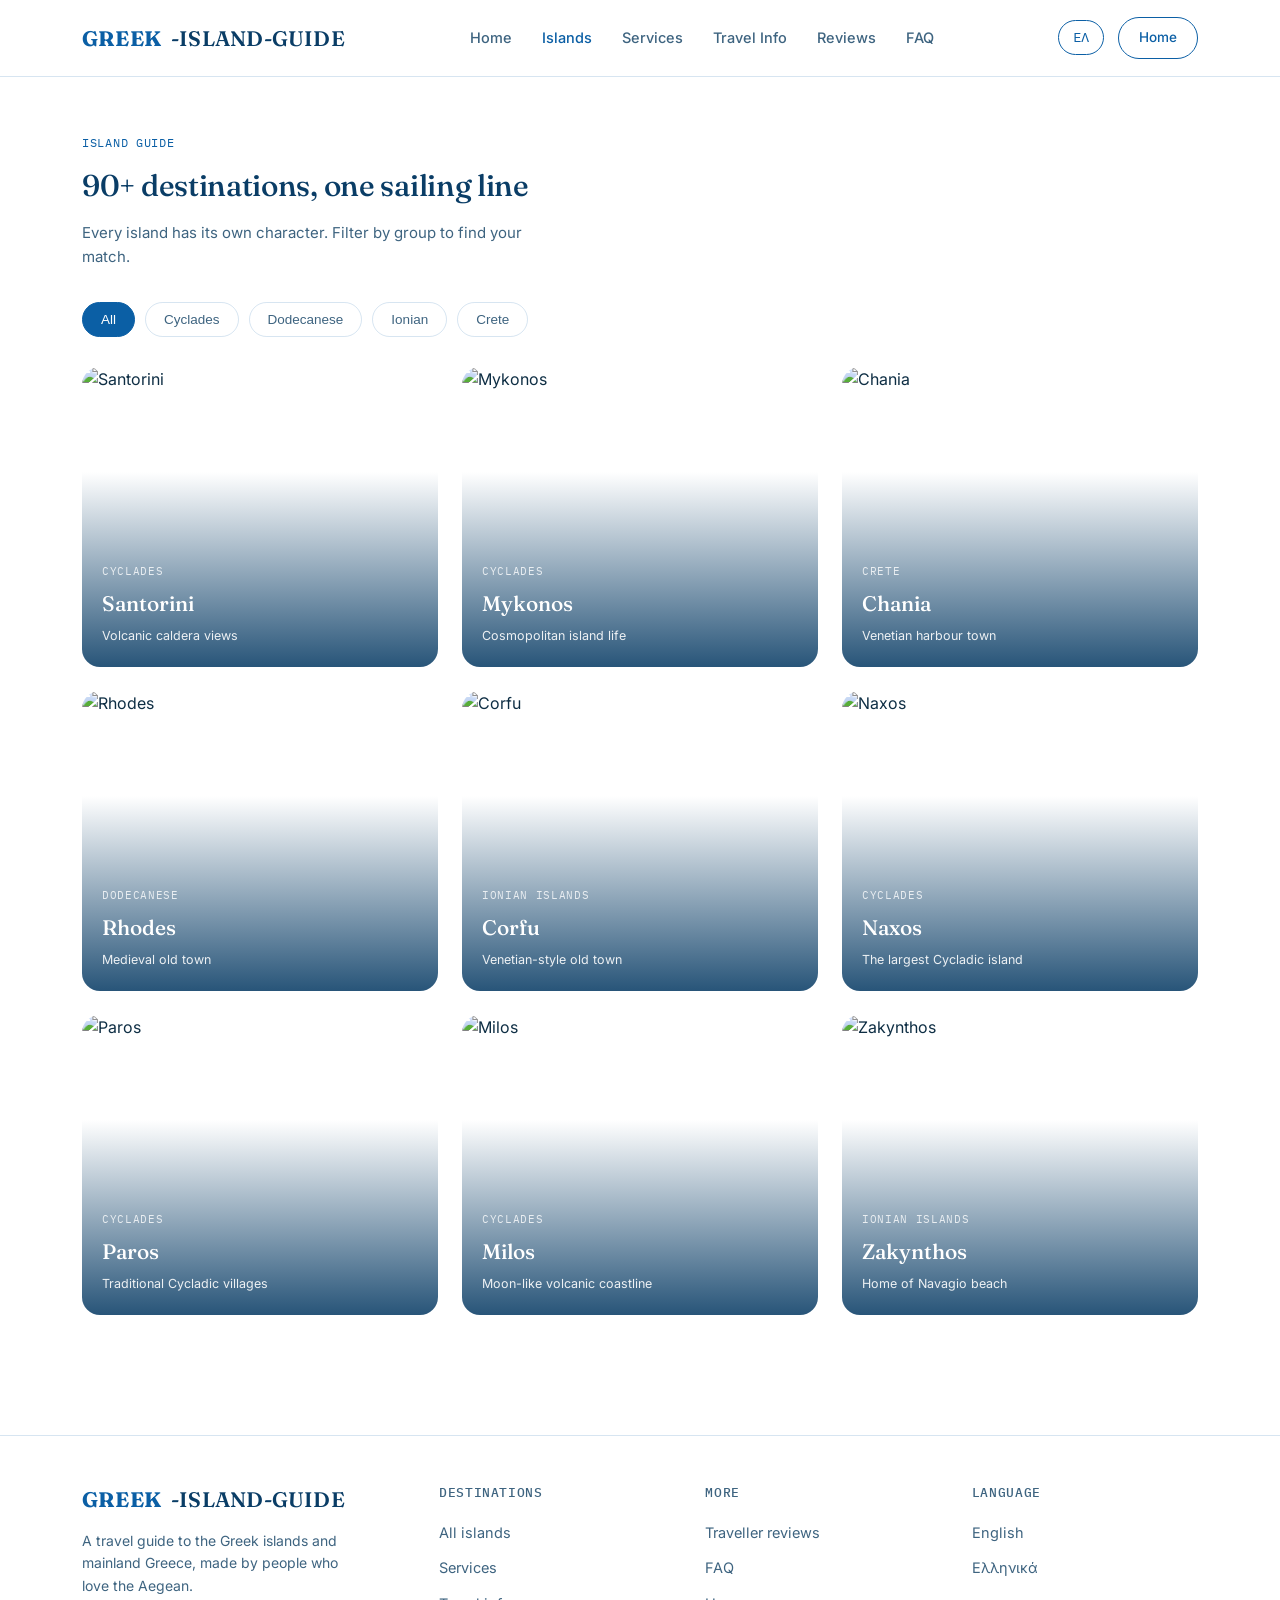
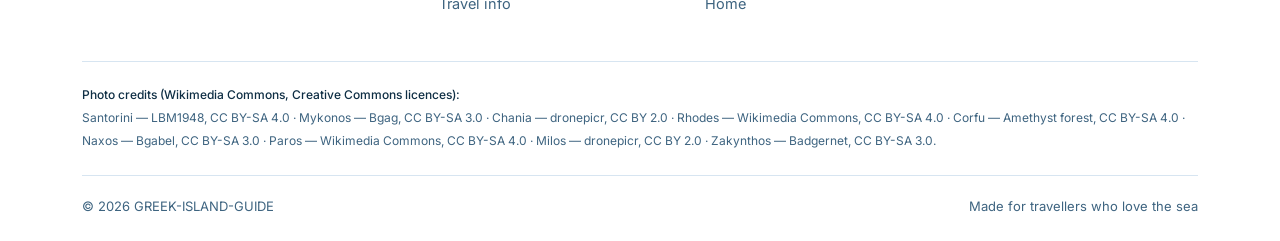
==== islands.html @ 8aeca247 "Add files via upload" ====
<!DOCTYPE html>
<html lang="en">
<head>
<meta charset="UTF-8">
<meta name="viewport" content="width=device-width, initial-scale=1.0">
<title>GREEK ISLAND GUIDE — Islands</title>
<link rel="stylesheet" href="styles.css">
</head>
<body>

<header>
  <nav class="wrap">
    <a href="main.html" class="logo"><b>GREEK</b>-ISLAND-GUIDE</a>
    <div class="navlinks">
      <a href="main.html" data-en="Home" data-el="Αρχική">Home</a>
      <a href="islands.html" class="active" data-en="Islands" data-el="Νησιά">Islands</a>
      <a href="services.html" data-en="Services" data-el="Υπηρεσίες">Services</a>
      <a href="practical.html" data-en="Travel Info" data-el="Χρήσιμες Πληροφορίες">Travel Info</a>
      <a href="reviews.html" data-en="Reviews" data-el="Εμπειρίες">Reviews</a>
      <a href="faq.html" data-en="FAQ" data-el="Ερωτήσεις">FAQ</a>
    </div>
    <div class="navright">
      <button class="lang-toggle" onclick="toggleLang()"><span class="lang-label">ΕΛ</span></button>
      <a href="main.html" class="navcta" data-en="Home" data-el="Αρχική">Home</a>
    </div>
  </nav>
</header>

<div class="wrap">
  <section class="section">
    <div class="section-head">
      <div>
        <span class="tag" data-en="Island guide" data-el="Οδηγός νησιών">Island guide</span>
        <h2 data-en="90+ destinations, one sailing line" data-el="90+ προορισμοί, μία γραμμή πλεύσης">90+ destinations, one sailing line</h2>
        <p data-en="Every island has its own character. Filter by group to find your match." data-el="Κάθε νησί έχει τον δικό του χαρακτήρα. Φίλτραρε ανά σύμπλεγμα για να βρεις το ταίρι σου.">Every island has its own character. Filter by group to find your match.</p>
      </div>
    </div>

    <div class="tabs" id="tabs">
      <button class="tab active" data-group="all" data-en="All" data-el="Όλα">All</button>
      <button class="tab" data-group="cyclades" data-en="Cyclades" data-el="Κυκλάδες">Cyclades</button>
      <button class="tab" data-group="dodecanese" data-en="Dodecanese" data-el="Δωδεκάνησα">Dodecanese</button>
      <button class="tab" data-group="ionian" data-en="Ionian" data-el="Ιόνια">Ionian</button>
      <button class="tab" data-group="crete" data-en="Crete" data-el="Κρήτη">Crete</button>
    </div>

    <div class="dest-grid" id="islands-grid"></div>
  </section>
</div>

<footer>
  <div class="wrap">
    <div class="foot-grid">
      <div>
        <div class="logo" style="margin-bottom:14px;"><b>GREEK</b>-ISLAND-GUIDE</div>
        <p style="color:var(--ink-soft);font-size:14px;max-width:260px;" data-en="A travel guide to the Greek islands and mainland Greece, made by people who love the Aegean." data-el="Ταξιδιωτικός οδηγός για τα ελληνικά νησιά και την ηπειρωτική Ελλάδα, φτιαγμένος από ανθρώπους που αγαπούν το Αιγαίο.">A travel guide to the Greek islands and mainland Greece, made by people who love the Aegean.</p>
      </div>
      <div>
        <h4 data-en="Destinations" data-el="Προορισμοί">Destinations</h4>
        <a href="islands.html" data-en="All islands" data-el="Όλα τα νησιά">All islands</a>
        <a href="services.html" data-en="Services" data-el="Υπηρεσίες">Services</a>
        <a href="practical.html" data-en="Travel info" data-el="Χρήσιμες πληροφορίες">Travel info</a>
      </div>
      <div>
        <h4 data-en="More" data-el="Περισσότερα">More</h4>
        <a href="reviews.html" data-en="Traveller reviews" data-el="Εμπειρίες ταξιδιωτών">Traveller reviews</a>
        <a href="faq.html" data-en="FAQ" data-el="Συχνές ερωτήσεις">FAQ</a>
        <a href="main.html" data-en="Home" data-el="Αρχική">Home</a>
      </div>
      <div>
        <h4 data-en="Language" data-el="Γλώσσα">Language</h4>
        <a href="#" onclick="setLang('en');return false;">English</a>
        <a href="#" onclick="setLang('el');return false;">Ελληνικά</a>
      </div>
    </div>
    <div class="credits">
      <b data-en="Photo credits (Wikimedia Commons, Creative Commons licences):" data-el="Πηγές φωτογραφιών (Wikimedia Commons, με άδεια Creative Commons):">Photo credits (Wikimedia Commons, Creative Commons licences):</b><br>
      Santorini — LBM1948, CC BY-SA 4.0 · Mykonos — Bgag, CC BY-SA 3.0 · Chania — dronepicr, CC BY 2.0 · Rhodes — Wikimedia Commons, CC BY-SA 4.0 · Corfu — Amethyst forest, CC BY-SA 4.0 · Naxos — Bgabel, CC BY-SA 3.0 · Paros — Wikimedia Commons, CC BY-SA 4.0 · Milos — dronepicr, CC BY 2.0 · Zakynthos — Badgernet, CC BY-SA 3.0.
    </div>
    <div class="foot-bottom">
      <span>© 2026 GREEK-ISLAND-GUIDE</span>
      <span data-en="Made for travellers who love the sea" data-el="Σχεδιασμένο για ταξιδιώτες που αγαπούν τη θάλασσα">Made for travellers who love the sea</span>
    </div>
  </div>
</footer>

<script src="data.js"></script>
<script src="i18n.js"></script>
<script>
  var activeGroup = 'all';
  var params = new URLSearchParams(window.location.search);
  if(params.get('group')) activeGroup = params.get('group');

  function renderGrid(){
    var lang = getLang();
    var grid = document.getElementById('islands-grid');
    grid.innerHTML = '';
    ISLANDS
      .filter(function(isl){ return activeGroup === 'all' || isl.group === activeGroup; })
      .forEach(function(isl){
        var card = document.createElement('a');
        card.href = 'island.html?id=' + isl.slug;
        card.className = 'dest-card';
        card.innerHTML =
          '<img src="'+isl.img+'" alt="'+isl.name[lang]+'">' +
          '<div class="scrim"></div>' +
          '<div class="content">' +
            '<span class="group">'+isl.groupName[lang]+'</span>' +
            '<h3>'+isl.name[lang]+'</h3>' +
            '<div class="meta">'+isl.tagline[lang]+'</div>' +
          '</div>';
        grid.appendChild(card);
      });
  }

  document.querySelectorAll('#tabs .tab').forEach(function(tab){
    tab.addEventListener('click', function(){
      document.querySelectorAll('#tabs .tab').forEach(function(t){ t.classList.remove('active'); });
      tab.classList.add('active');
      activeGroup = tab.getAttribute('data-group');
      renderGrid();
    });
    if(tab.getAttribute('data-group') === activeGroup){
      document.querySelectorAll('#tabs .tab').forEach(function(t){ t.classList.remove('active'); });
      tab.classList.add('active');
    }
  });

  document.addEventListener('DOMContentLoaded', renderGrid);
  document.addEventListener('langchange', renderGrid);
</script>
</body>
</html>
---- styles.css ----
@import url('https://fonts.googleapis.com/css2?family=Fraunces:ital,opsz,wght@0,9..144,300;0,9..144,500;0,9..144,600;1,9..144,500&family=Inter:wght@400;500;600&family=IBM+Plex+Mono:wght@400;500&display=swap');

:root{
  --sea:#0B5FA5;
  --sea-deep:#0A3D66;
  --sea-light:#4FA8DA;
  --sky:#EAF6FF;
  --sky-2:#DCEFFB;
  --white:#FFFFFF;
  --ink:#0E2E44;
  --ink-soft:#3E6480;
  --sun:#E7B451;
  --line:rgba(11,95,165,0.16);
  --shadow:0 12px 32px rgba(11,95,165,0.14);
}
*{box-sizing:border-box;}
html{scroll-behavior:smooth;}
body{
  margin:0;background:var(--white);color:var(--ink);
  font-family:'Inter',sans-serif;font-size:16px;line-height:1.62;
  -webkit-font-smoothing:antialiased;
}
h1,h2,h3,.disp{font-family:'Fraunces',serif;}
.mono{font-family:'IBM Plex Mono',monospace;}
a{color:inherit;text-decoration:none;}
.wrap{max-width:1180px;margin:0 auto;padding:0 32px;}
img{display:block;max-width:100%;}

header{position:sticky;top:0;z-index:50;background:rgba(255,255,255,0.92);backdrop-filter:blur(8px);border-bottom:1px solid var(--line);}
nav.wrap{display:flex;align-items:center;justify-content:space-between;height:76px;gap:20px;}
.logo{font-family:'Fraunces',serif;font-weight:600;font-size:21px;letter-spacing:0.01em;display:flex;align-items:center;gap:10px;color:var(--sea-deep);}
.logo b{color:var(--sea);}
.navlinks{display:flex;gap:30px;font-size:14.5px;font-weight:500;}
.navlinks a{position:relative;padding:6px 0;color:var(--ink-soft);}
.navlinks a:hover,.navlinks a.active{color:var(--sea);}
.navlinks a::after{content:"";position:absolute;left:0;bottom:0;height:2px;width:0;background:var(--sea);transition:width .25s ease;}
.navlinks a:hover::after{width:100%;}
.navright{display:flex;align-items:center;gap:14px;}
.lang-toggle{border:1px solid var(--sea);color:var(--sea);background:none;padding:8px 14px;border-radius:999px;font-size:13px;font-weight:500;font-family:'IBM Plex Mono',monospace;cursor:pointer;transition:.2s ease;}
.lang-toggle:hover{background:var(--sea);color:var(--white);}
.navcta{border:1px solid var(--sea);color:var(--sea);padding:9px 20px;border-radius:999px;font-size:13.5px;font-weight:500;transition:.2s ease;white-space:nowrap;}
.navcta:hover{background:var(--sea);color:var(--white);}

.hero{position:relative;overflow:hidden;padding:64px 0 50px;background:linear-gradient(180deg,var(--sky) 0%, var(--white) 78%);}
.hero .wrap{position:relative;display:grid;grid-template-columns:1fr 1fr;gap:44px;align-items:center;}
.eyebrow{display:inline-flex;align-items:center;gap:8px;font-family:'IBM Plex Mono',monospace;font-size:12.5px;letter-spacing:0.06em;text-transform:uppercase;color:var(--sea);margin-bottom:20px;}
.eyebrow::before{content:"";width:7px;height:7px;border-radius:50%;background:var(--sea);}
h1.hero-title{font-size:50px;line-height:1.06;font-weight:500;margin:0 0 20px;letter-spacing:-0.01em;color:var(--sea-deep);}
h1.hero-title em{font-style:italic;font-weight:500;color:var(--sea);}
.hero-sub{font-size:17px;color:var(--ink-soft);max-width:460px;margin:0 0 28px;}
.hero-actions{display:flex;gap:14px;flex-wrap:wrap;margin-bottom:34px;}
.btn{display:inline-flex;align-items:center;gap:8px;padding:14px 26px;border-radius:999px;font-weight:500;font-size:14.5px;transition:transform .18s ease, box-shadow .18s ease;border:none;cursor:pointer;font-family:'Inter',sans-serif;}
.btn-primary{background:var(--sea);color:var(--white);}
.btn-primary:hover{transform:translateY(-2px);box-shadow:0 10px 22px rgba(11,95,165,0.32);}
.btn-ghost{border:1px solid var(--sea-deep);color:var(--sea-deep);background:none;}
.btn-ghost:hover{transform:translateY(-2px);}
.hero-stats{display:flex;gap:34px;}
.hero-stats .stat b{display:block;font-family:'Fraunces',serif;font-size:25px;font-weight:500;color:var(--sea-deep);}
.hero-stats .stat span{font-size:12px;color:var(--ink-soft);text-transform:uppercase;letter-spacing:0.04em;}

.heroimg{position:relative;border-radius:22px;overflow:hidden;height:420px;box-shadow:var(--shadow);}
.heroimg img{width:100%;height:100%;object-fit:cover;}
.heroimg .cap{position:absolute;left:16px;bottom:14px;background:rgba(10,61,102,0.72);color:var(--white);font-size:11.5px;padding:6px 12px;border-radius:999px;font-family:'IBM Plex Mono',monospace;}

.section{padding:56px 0;}
.section-head{display:flex;justify-content:space-between;align-items:flex-end;margin-bottom:32px;gap:20px;flex-wrap:wrap;}
.section-head .tag{font-family:'IBM Plex Mono',monospace;font-size:12px;text-transform:uppercase;letter-spacing:0.06em;color:var(--sea);margin-bottom:10px;display:block;}
.section-head h2{font-size:30px;font-weight:500;margin:0;letter-spacing:-0.01em;color:var(--sea-deep);}
.section-head p{color:var(--ink-soft);max-width:460px;margin:10px 0 0;font-size:15px;}

.tabs{display:flex;gap:10px;flex-wrap:wrap;margin-bottom:30px;}
.tab{padding:9px 18px;border-radius:999px;border:1px solid var(--line);font-size:13.5px;font-weight:500;color:var(--ink-soft);background:transparent;cursor:pointer;transition:all .18s ease;}
.tab.active{background:var(--sea);border-color:var(--sea);color:var(--white);}
.tab:hover:not(.active){border-color:var(--sea);color:var(--sea);}

.dest-grid{display:grid;grid-template-columns:repeat(3,1fr);gap:24px;}
.dest-card{position:relative;border-radius:18px;overflow:hidden;height:300px;display:flex;flex-direction:column;justify-content:flex-end;cursor:pointer;transition:transform .3s ease;}
.dest-card:hover{transform:translateY(-6px);}
.dest-card img{position:absolute;inset:0;width:100%;height:100%;object-fit:cover;transition:transform .5s ease;}
.dest-card:hover img{transform:scale(1.06);}
.dest-card .scrim{position:absolute;inset:0;background:linear-gradient(180deg, rgba(10,61,102,0) 35%, rgba(10,61,102,0.88) 100%);}
.dest-card .content{position:relative;padding:20px;color:var(--white);}
.dest-card .group{font-family:'IBM Plex Mono',monospace;font-size:11px;text-transform:uppercase;letter-spacing:0.06em;opacity:0.8;margin-bottom:6px;display:block;}
.dest-card h3{font-size:21px;font-weight:500;margin:0 0 6px;}
.dest-card .meta{font-size:12.5px;opacity:0.9;}

.services{background:var(--sea-deep);color:var(--white);border-radius:24px;padding:50px 44px;}
.services .section-head h2, .services .section-head .tag{color:var(--white);}
.services .section-head .tag{color:var(--sun);}
.services .section-head p{color:rgba(255,255,255,0.7);}
.svc-grid{display:grid;grid-template-columns:repeat(4,1fr);gap:1px;background:rgba(255,255,255,0.14);border-radius:14px;overflow:hidden;}
.svc-item{background:var(--sea-deep);padding:26px 22px;transition:background .2s ease;}
.svc-item:hover{background:var(--sea);}
.svc-item .num{font-family:'IBM Plex Mono',monospace;font-size:12px;color:var(--sun);margin-bottom:14px;display:block;}
.svc-item h3{font-size:17px;font-weight:500;margin:0 0 8px;}
.svc-item p{font-size:13.5px;color:rgba(255,255,255,0.68);margin:0;}

.practical{display:grid;grid-template-columns:repeat(4,1fr);gap:20px;}
.prac-card{background:var(--sky);border-radius:16px;padding:24px;}
.prac-card .icon{width:28px;height:28px;color:var(--sea);margin-bottom:14px;}
.prac-card h3{font-size:15px;font-weight:500;margin:0 0 6px;color:var(--sea-deep);}
.prac-card p{font-size:13.5px;color:var(--ink-soft);margin:0;}

.reviews{display:grid;grid-template-columns:repeat(3,1fr);gap:22px;}
.review-card{border:1px solid var(--line);border-radius:16px;padding:24px;}
.review-card .stars{color:var(--sun);font-size:14px;margin-bottom:12px;letter-spacing:2px;}
.review-card p{font-size:14.5px;color:var(--ink-soft);margin:0 0 16px;}
.review-card .who{display:flex;align-items:center;gap:10px;}
.review-card .avatar{width:34px;height:34px;border-radius:50%;background:var(--sky-2);color:var(--sea-deep);display:flex;align-items:center;justify-content:center;font-size:13px;font-weight:500;font-family:'IBM Plex Mono',monospace;}
.review-card .who b{font-size:13.5px;display:block;}
.review-card .who span{font-size:12px;color:var(--ink-soft);}

.faq{max-width:760px;margin:0 auto;}
.faq-item{border-bottom:1px solid var(--line);padding:20px 0;}
.faq-item summary{cursor:pointer;font-weight:500;font-size:15.5px;list-style:none;display:flex;justify-content:space-between;align-items:center;color:var(--sea-deep);}
.faq-item summary::-webkit-details-marker{display:none;}
.faq-item summary::after{content:"+";font-size:20px;color:var(--sea);}
.faq-item[open] summary::after{content:"\2013";}
.faq-item p{margin:12px 0 0;color:var(--ink-soft);font-size:14.5px;}

.news{background:var(--sky);border-radius:24px;padding:44px;display:flex;justify-content:space-between;align-items:center;gap:30px;flex-wrap:wrap;}
.news h2{font-size:24px;margin:0 0 8px;font-weight:500;color:var(--sea-deep);}
.news p{margin:0;color:var(--ink-soft);font-size:14.5px;}
.news form{display:flex;gap:10px;}
.news input{padding:13px 18px;border-radius:999px;border:1px solid var(--line);min-width:240px;font-size:14px;background:var(--white);font-family:'Inter',sans-serif;}

.island-hero{position:relative;border-radius:0;overflow:hidden;height:46vh;min-height:340px;}
.island-hero img{width:100%;height:100%;object-fit:cover;}
.island-hero .scrim{position:absolute;inset:0;background:linear-gradient(180deg, rgba(10,61,102,0.15) 0%, rgba(10,61,102,0.82) 100%);}
.island-hero .content{position:absolute;left:0;right:0;bottom:0;padding:36px 32px;color:var(--white);max-width:1180px;margin:0 auto;}
.island-hero .group{font-family:'IBM Plex Mono',monospace;font-size:12px;text-transform:uppercase;letter-spacing:0.06em;opacity:0.85;}
.island-hero h1{font-size:44px;font-weight:500;margin:8px 0 0;}
.facts{display:grid;grid-template-columns:repeat(3,1fr);gap:18px;margin:36px 0;}
.fact-card{background:var(--sky);border-radius:16px;padding:22px;}
.fact-card .label{font-family:'IBM Plex Mono',monospace;font-size:11.5px;text-transform:uppercase;letter-spacing:0.05em;color:var(--sea);margin-bottom:8px;display:block;}
.fact-card p, .fact-card ul{margin:0;color:var(--ink-soft);font-size:14px;padding-left:0;}
.fact-card ul{list-style:none;display:grid;gap:6px;}
.fact-card li::before{content:"— ";color:var(--sea);}
.island-body p{font-size:15.5px;color:var(--ink-soft);max-width:720px;}
.backlink{display:inline-flex;align-items:center;gap:6px;color:var(--sea);font-weight:500;font-size:14px;margin:28px 0 0;}
.photo-credit{font-size:12px;color:var(--ink-soft);margin-top:10px;}

footer{margin-top:64px;border-top:1px solid var(--line);padding:46px 0 24px;}
.foot-grid{display:grid;grid-template-columns:1.4fr repeat(3,1fr);gap:40px;margin-bottom:34px;}
.foot-grid h4{font-size:13px;text-transform:uppercase;letter-spacing:0.05em;color:var(--ink-soft);margin:0 0 18px;font-family:'IBM Plex Mono',monospace;font-weight:500;}
.foot-grid a{display:block;font-size:14.5px;margin-bottom:12px;color:var(--ink-soft);}
.foot-grid a:hover{color:var(--sea);}
.credits{border-top:1px solid var(--line);padding:22px 0;font-size:12px;color:var(--ink-soft);line-height:1.9;}
.credits b{color:var(--ink);font-weight:500;}
.foot-bottom{display:flex;justify-content:space-between;align-items:center;font-size:13px;color:var(--ink-soft);border-top:1px solid var(--line);padding-top:20px;flex-wrap:wrap;gap:12px;}

@media (max-width:980px){
  .navlinks{display:none;}
  .hero .wrap{grid-template-columns:1fr;}
  .heroimg{order:-1;height:260px;}
  .dest-grid{grid-template-columns:repeat(2,1fr);}
  .svc-grid{grid-template-columns:repeat(2,1fr);}
  .practical{grid-template-columns:repeat(2,1fr);}
  .reviews{grid-template-columns:1fr;}
  .facts{grid-template-columns:1fr;}
  .foot-grid{grid-template-columns:1fr 1fr;}
  h1.hero-title{font-size:36px;}
  .island-hero h1{font-size:32px;}
}
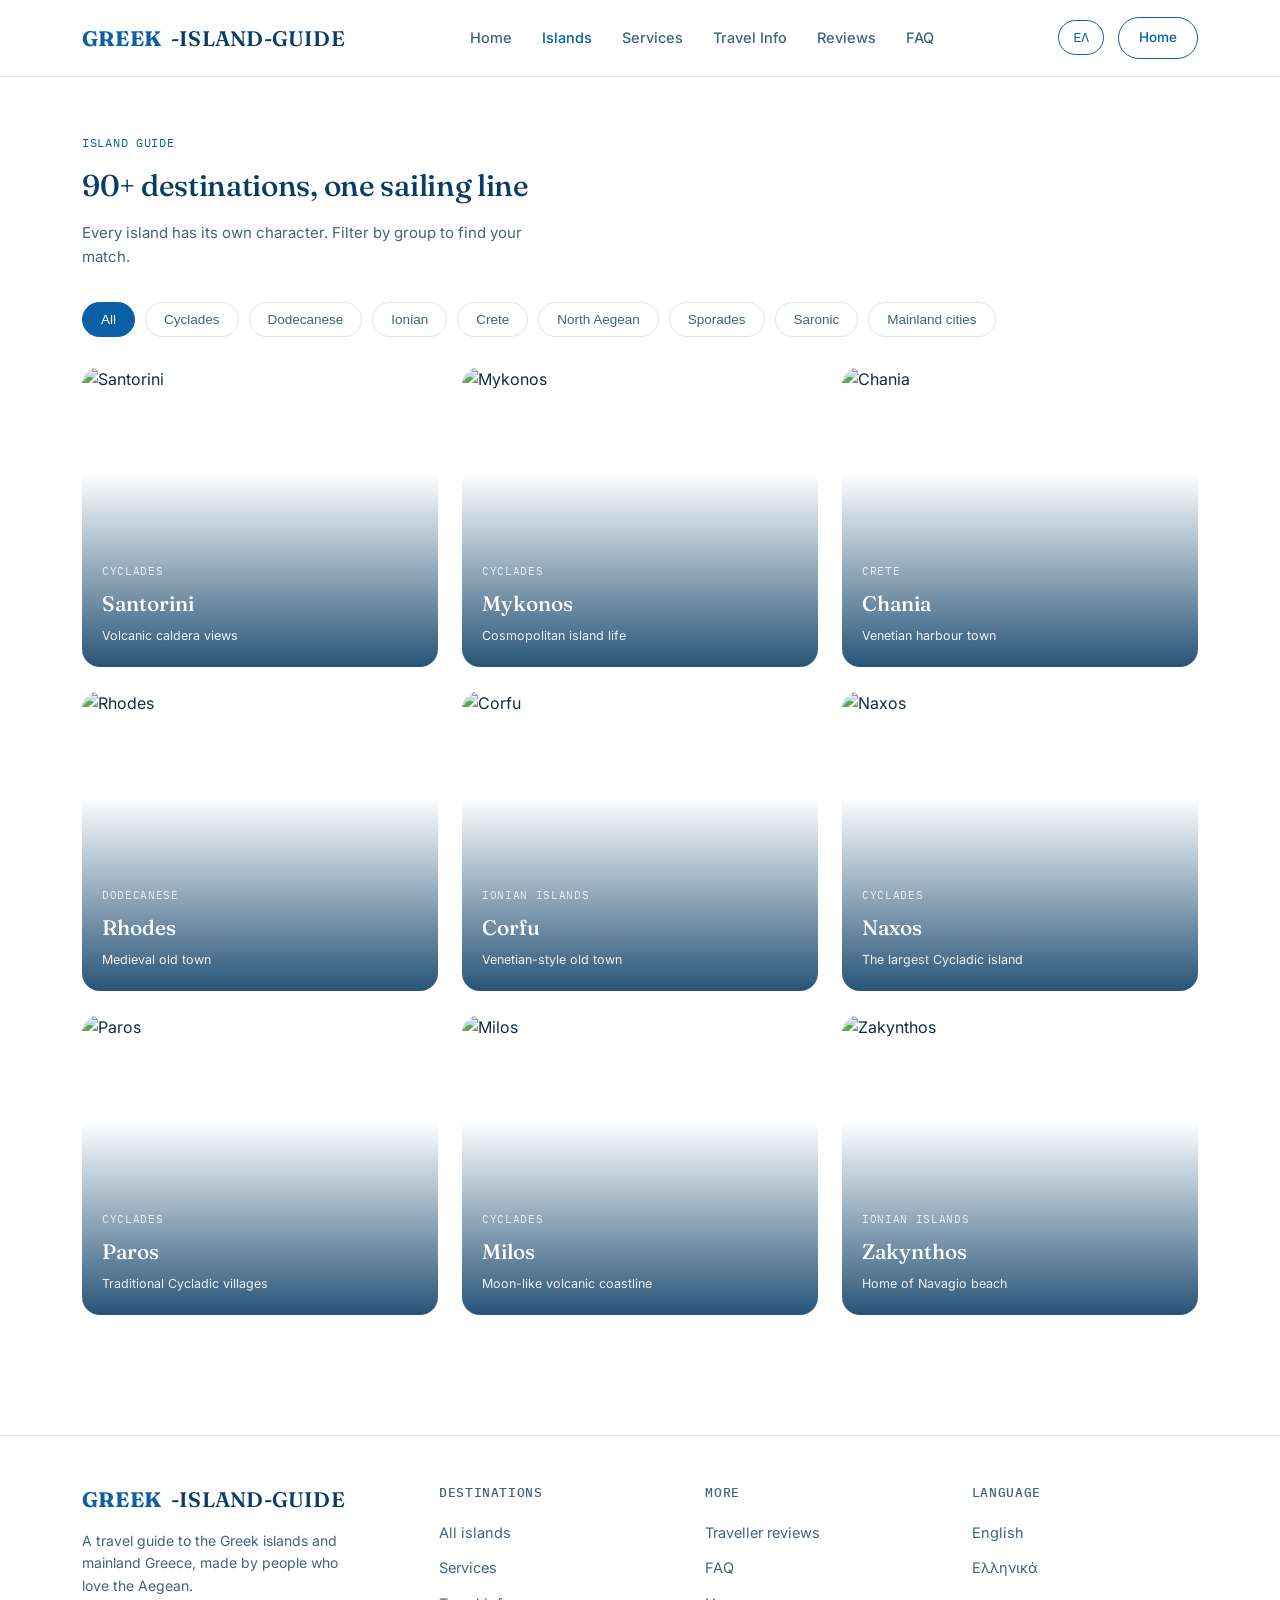
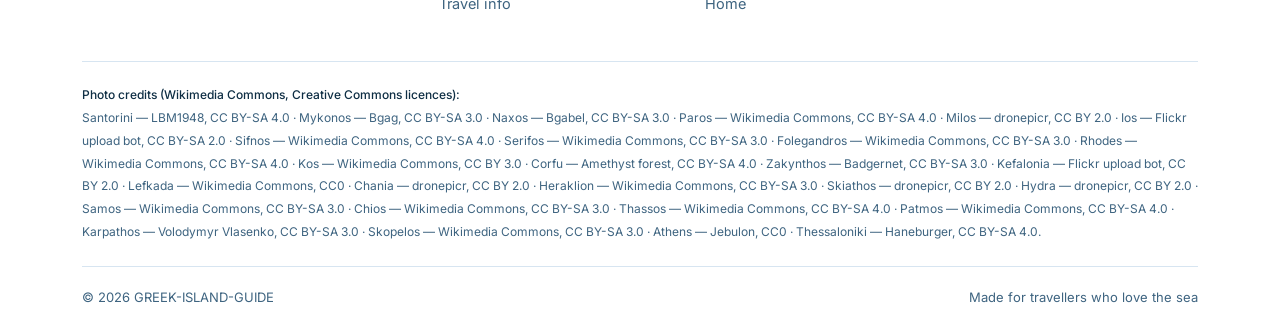
==== commit eeacc7fb: "Add files via upload" ====
--- a/islands.html
+++ b/islands.html
@@ -42,6 +42,10 @@
       <button class="tab" data-group="dodecanese" data-en="Dodecanese" data-el="Δωδεκάνησα">Dodecanese</button>
       <button class="tab" data-group="ionian" data-en="Ionian" data-el="Ιόνια">Ionian</button>
       <button class="tab" data-group="crete" data-en="Crete" data-el="Κρήτη">Crete</button>
+      <button class="tab" data-group="north-aegean" data-en="North Aegean" data-el="Βόρειο Αιγαίο">North Aegean</button>
+      <button class="tab" data-group="sporades" data-en="Sporades" data-el="Σποράδες">Sporades</button>
+      <button class="tab" data-group="saronic" data-en="Saronic" data-el="Σαρωνικά">Saronic</button>
+      <button class="tab" data-group="cities" data-en="Mainland cities" data-el="Ηπειρωτικές πόλεις">Mainland cities</button>
     </div>
 
     <div class="dest-grid" id="islands-grid"></div>
@@ -75,7 +79,7 @@
     </div>
     <div class="credits">
       <b data-en="Photo credits (Wikimedia Commons, Creative Commons licences):" data-el="Πηγές φωτογραφιών (Wikimedia Commons, με άδεια Creative Commons):">Photo credits (Wikimedia Commons, Creative Commons licences):</b><br>
-      Santorini — LBM1948, CC BY-SA 4.0 · Mykonos — Bgag, CC BY-SA 3.0 · Chania — dronepicr, CC BY 2.0 · Rhodes — Wikimedia Commons, CC BY-SA 4.0 · Corfu — Amethyst forest, CC BY-SA 4.0 · Naxos — Bgabel, CC BY-SA 3.0 · Paros — Wikimedia Commons, CC BY-SA 4.0 · Milos — dronepicr, CC BY 2.0 · Zakynthos — Badgernet, CC BY-SA 3.0.
+      Santorini — LBM1948, CC BY-SA 4.0 · Mykonos — Bgag, CC BY-SA 3.0 · Naxos — Bgabel, CC BY-SA 3.0 · Paros — Wikimedia Commons, CC BY-SA 4.0 · Milos — dronepicr, CC BY 2.0 · Ios — Flickr upload bot, CC BY-SA 2.0 · Sifnos — Wikimedia Commons, CC BY-SA 4.0 · Serifos — Wikimedia Commons, CC BY-SA 3.0 · Folegandros — Wikimedia Commons, CC BY-SA 3.0 · Rhodes — Wikimedia Commons, CC BY-SA 4.0 · Kos — Wikimedia Commons, CC BY 3.0 · Corfu — Amethyst forest, CC BY-SA 4.0 · Zakynthos — Badgernet, CC BY-SA 3.0 · Kefalonia — Flickr upload bot, CC BY 2.0 · Lefkada — Wikimedia Commons, CC0 · Chania — dronepicr, CC BY 2.0 · Heraklion — Wikimedia Commons, CC BY-SA 3.0 · Skiathos — dronepicr, CC BY 2.0 · Hydra — dronepicr, CC BY 2.0 · Samos — Wikimedia Commons, CC BY-SA 3.0 · Chios — Wikimedia Commons, CC BY-SA 3.0 · Thassos — Wikimedia Commons, CC BY-SA 4.0 · Patmos — Wikimedia Commons, CC BY-SA 4.0 · Karpathos — Volodymyr Vlasenko, CC BY-SA 3.0 · Skopelos — Wikimedia Commons, CC BY-SA 3.0 · Athens — Jebulon, CC0 · Thessaloniki — Haneburger, CC BY-SA 4.0.
     </div>
     <div class="foot-bottom">
       <span>© 2026 GREEK-ISLAND-GUIDE</span>
